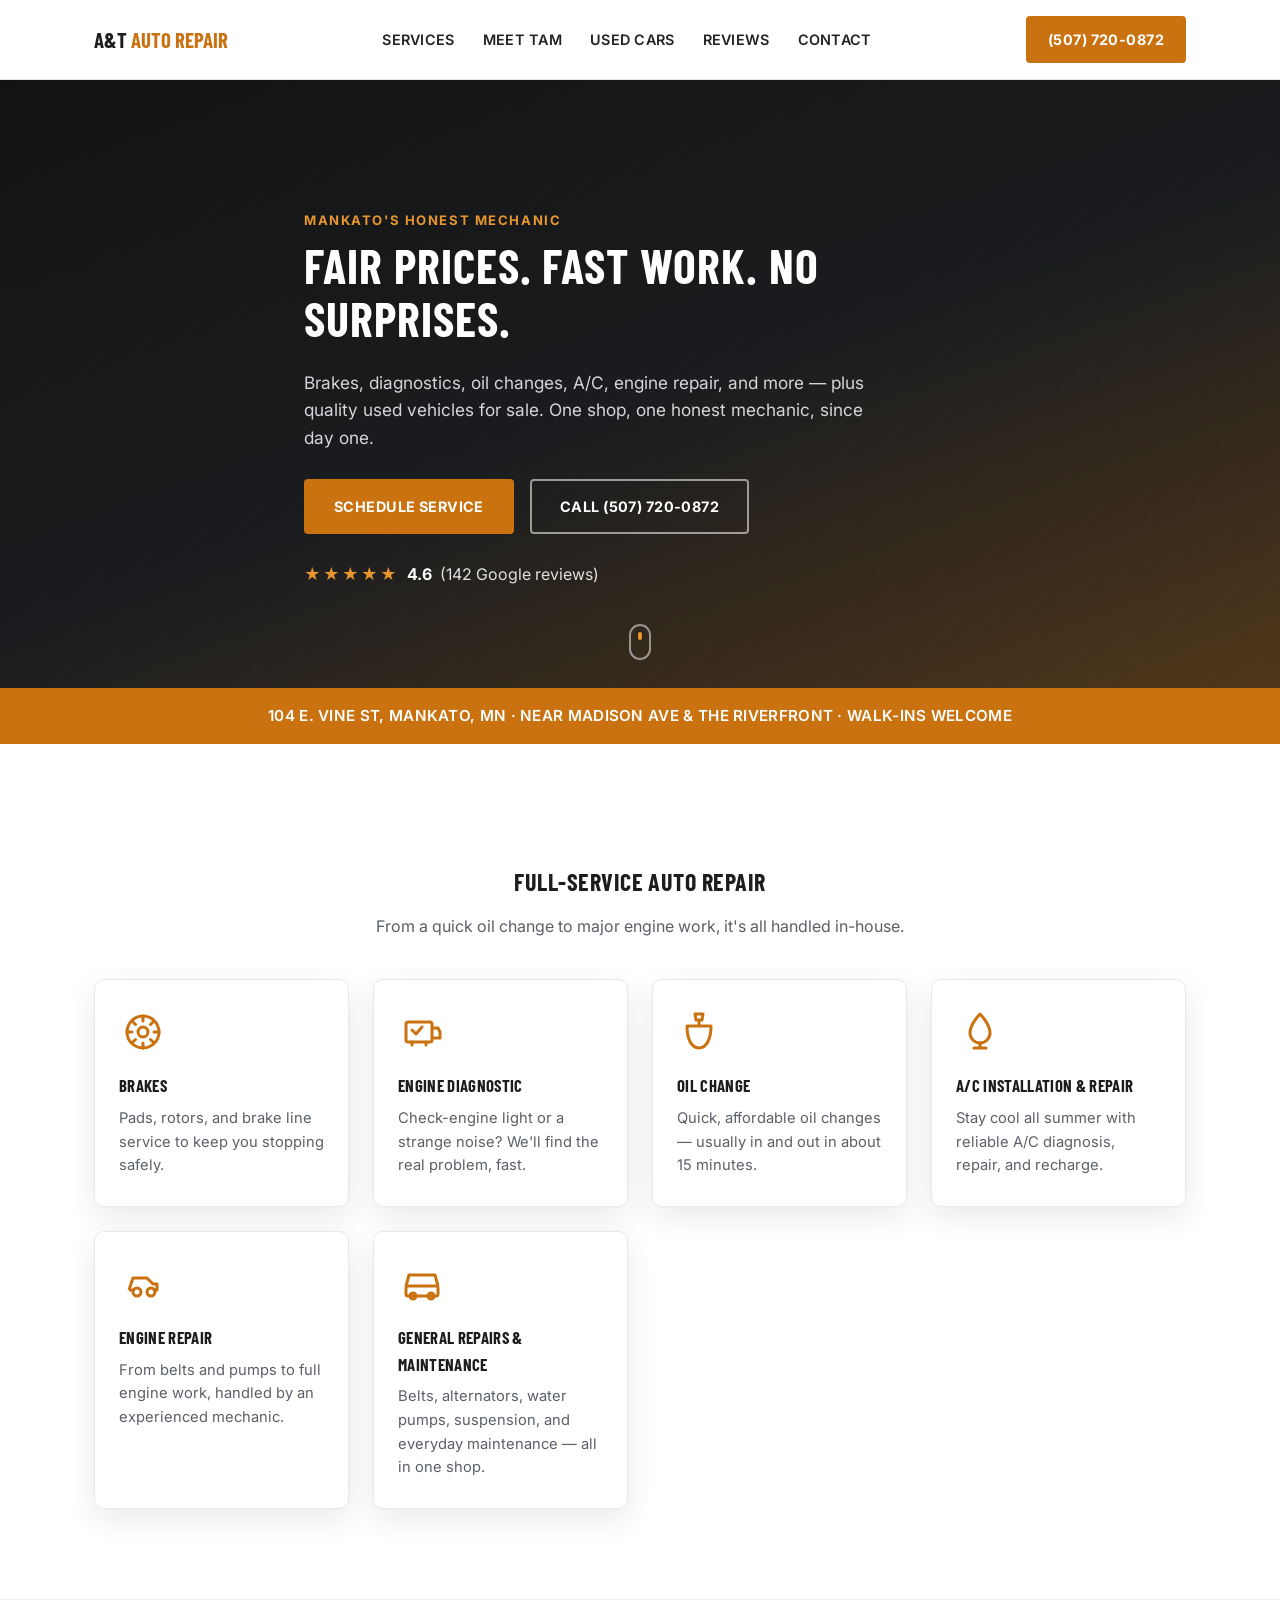
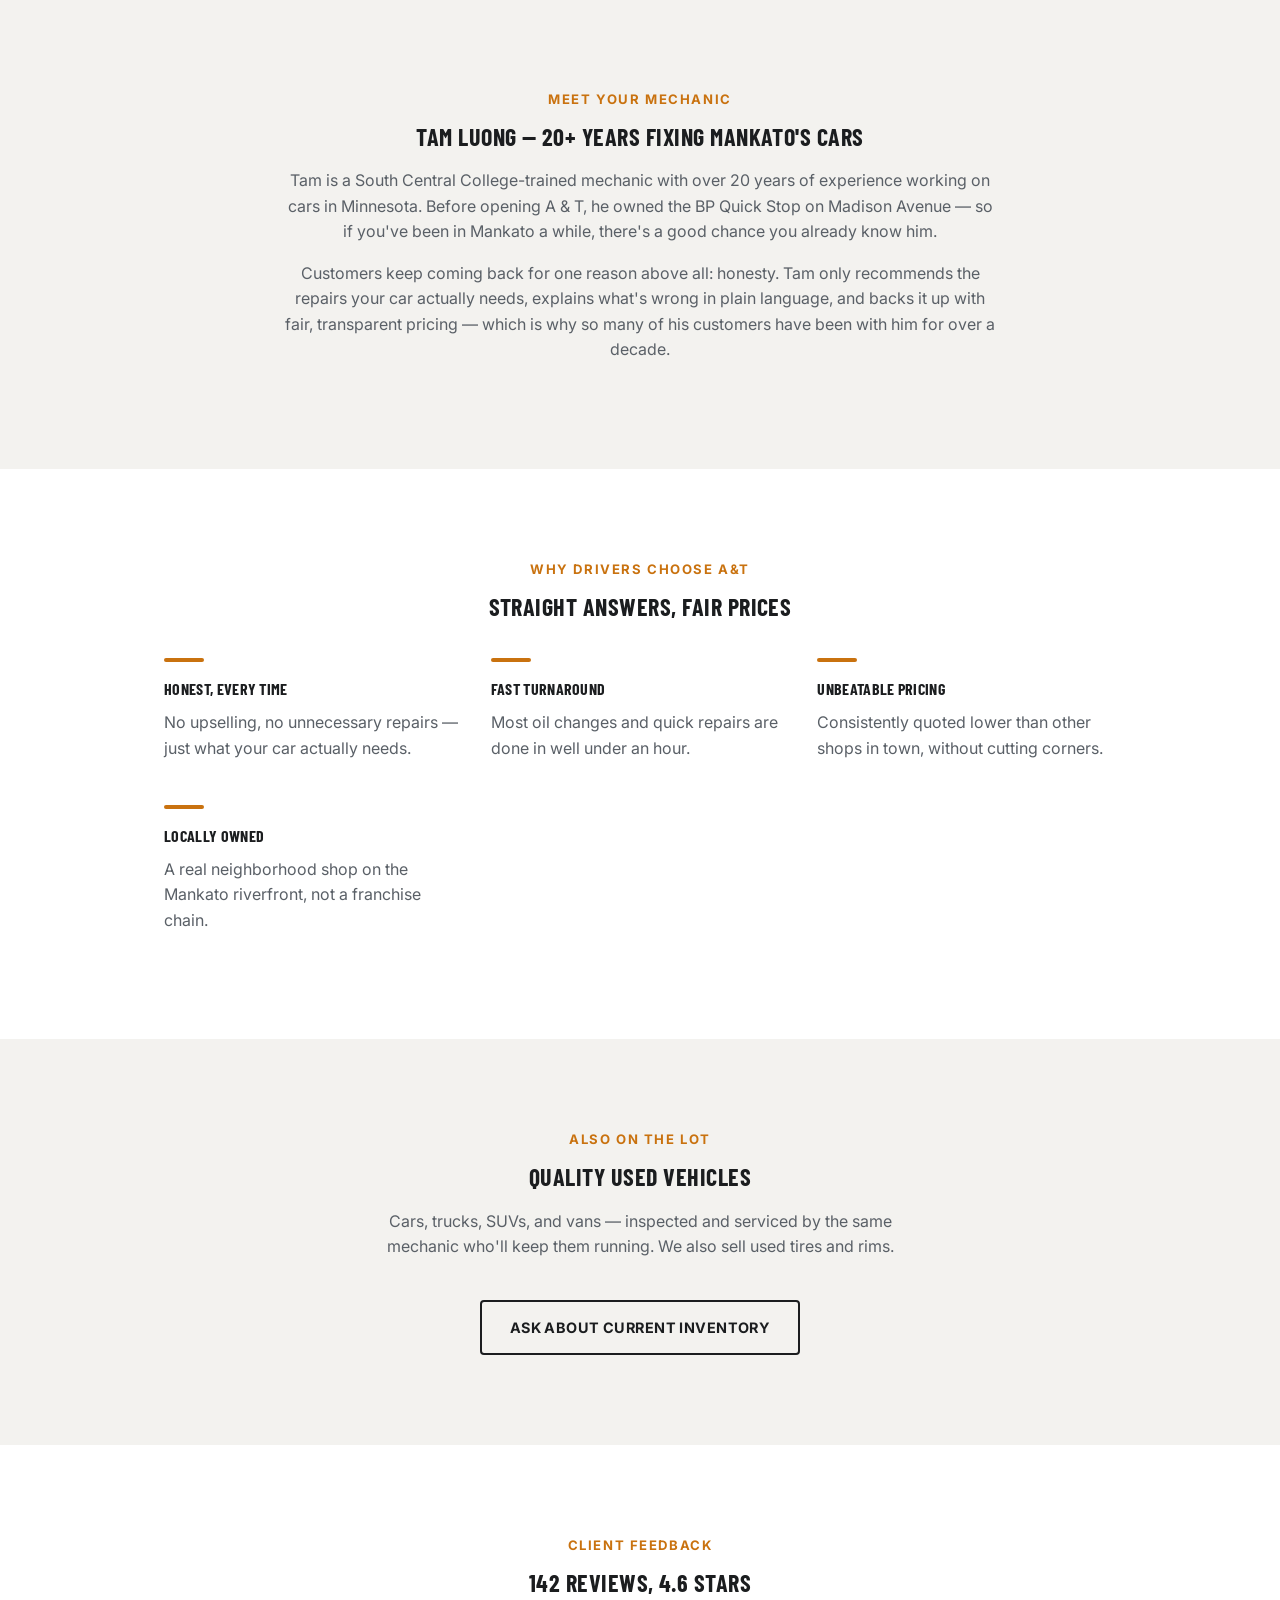
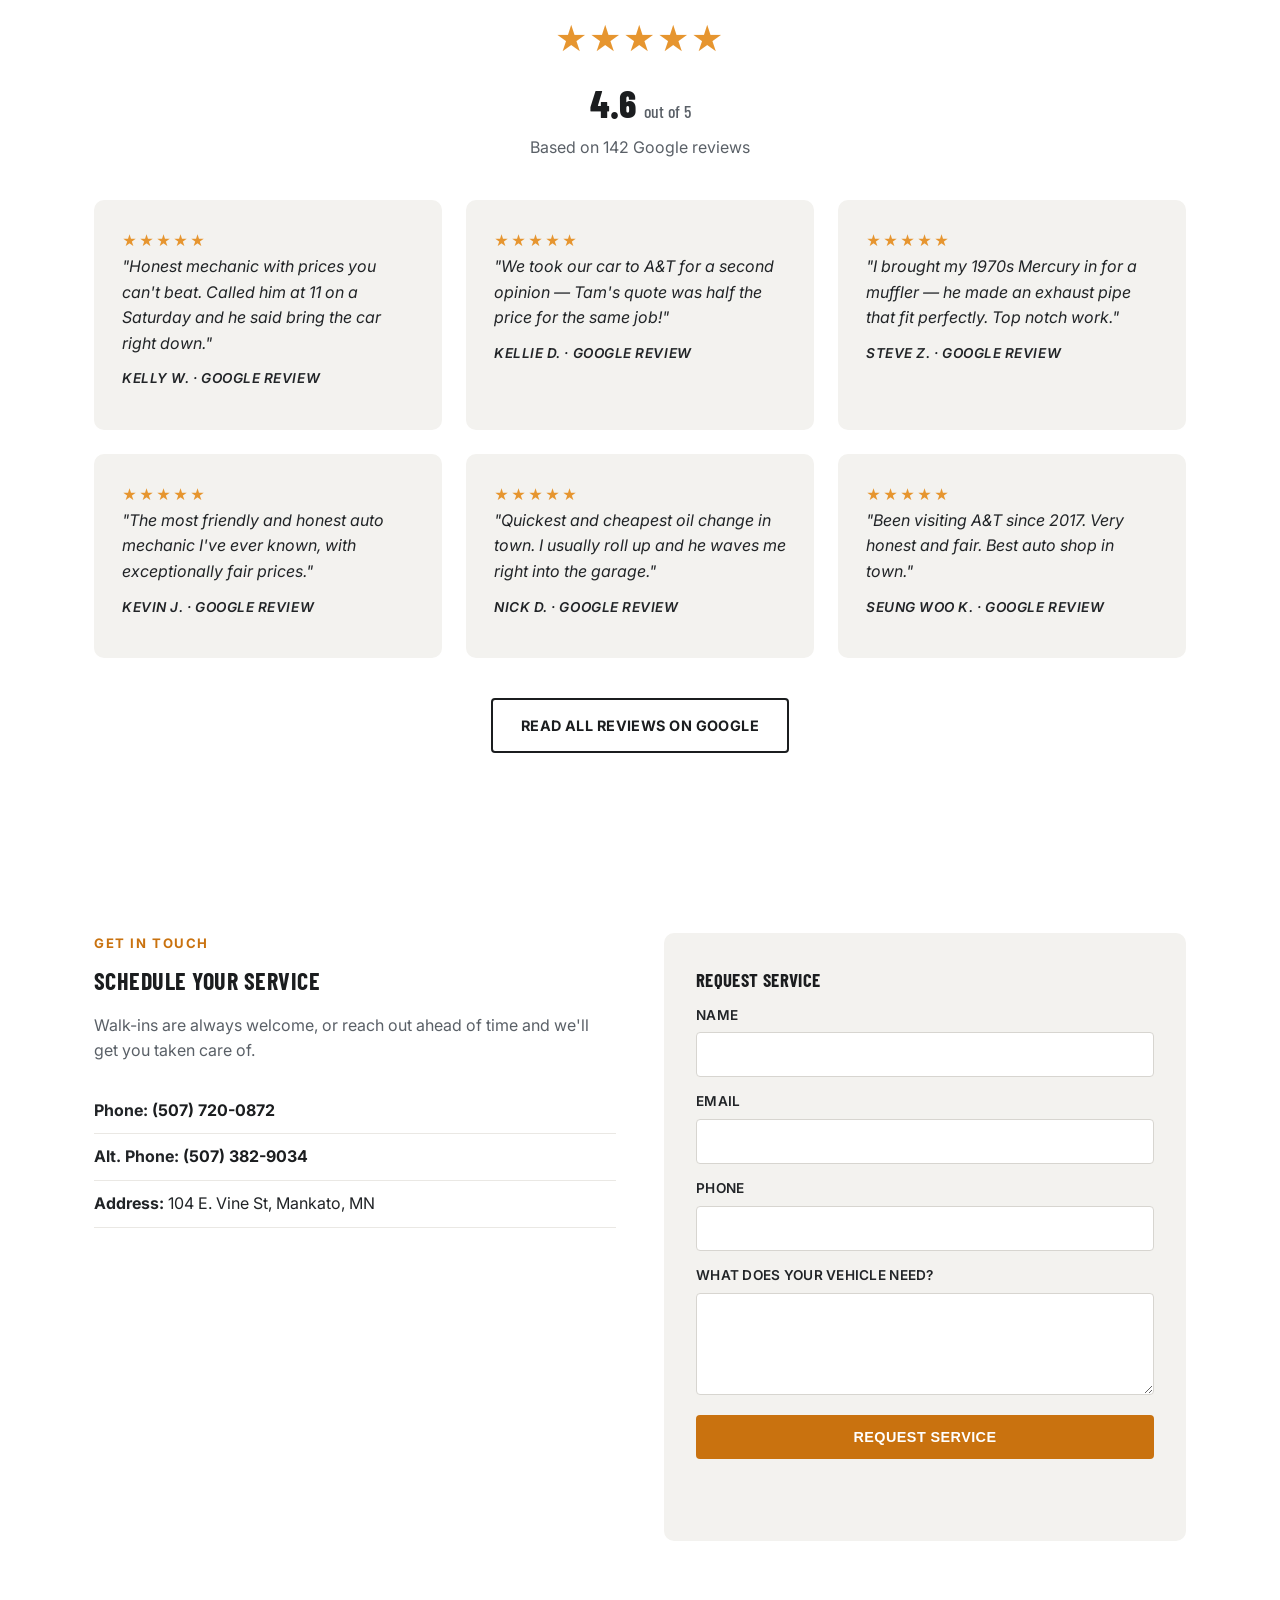
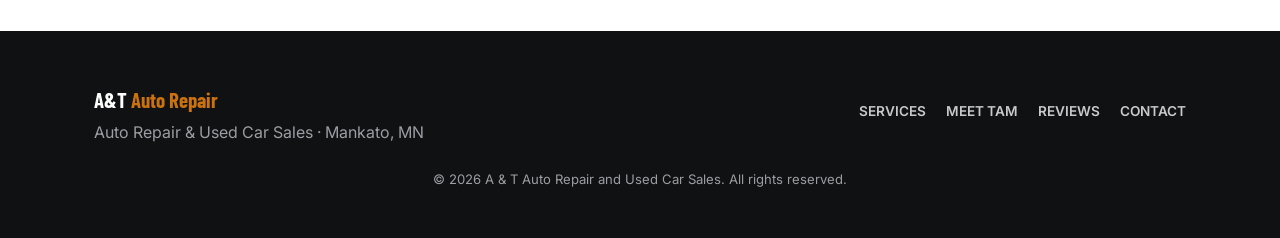
==== index.html @ 8a51e877 "Initial site for A&T Auto Repair and Used Car Sales Single-page landing site built around Tam's real" ====
<!DOCTYPE html>
<html lang="en">
<head>
<meta charset="UTF-8">
<meta name="viewport" content="width=device-width, initial-scale=1.0">
<title>A &amp; T Auto Repair &amp; Used Car Sales | Mankato, MN</title>
<meta name="description" content="A & T Auto Repair and Used Car Sales — Tam's full-service Mankato garage. Brakes, diagnostics, oil changes, A/C, engine repair, and used vehicle sales. Rated 4.6 stars from 142 reviews.">
<link rel="preconnect" href="https://fonts.googleapis.com">
<link href="https://fonts.googleapis.com/css2?family=Barlow+Condensed:wght@500;600;700;800&family=Inter:wght@400;500;600;700&display=swap" rel="stylesheet">
<link rel="stylesheet" href="style.css">
</head>
<body>

<div class="scroll-progress" id="scroll-progress"></div>

<header class="site-header">
  <div class="container header-inner">
    <a href="#top" class="logo">A&amp;T <span>Auto Repair</span></a>
    <nav class="main-nav" id="main-nav">
      <a href="#services">Services</a>
      <a href="#about">Meet Tam</a>
      <a href="#used-cars">Used Cars</a>
      <a href="#reviews">Reviews</a>
      <a href="#contact">Contact</a>
    </nav>
    <a href="tel:+15077200872" class="btn btn-primary header-cta">(507) 720-0872</a>
    <button class="nav-toggle" id="nav-toggle" aria-label="Toggle navigation">
      <span></span><span></span><span></span>
    </button>
  </div>
</header>

<section class="hero" id="top">
  <div class="hero-bg" id="hero-bg" aria-hidden="true"></div>
  <div class="container hero-inner">
    <div class="hero-text">
      <p class="eyebrow">Mankato's Honest Mechanic</p>
      <h1>Fair Prices. Fast Work. No Surprises.</h1>
      <p class="hero-sub">Brakes, diagnostics, oil changes, A/C, engine repair, and more — plus quality used vehicles for sale. One shop, one honest mechanic, since day one.</p>
      <div class="hero-actions">
        <a href="#contact" class="btn btn-primary">Schedule Service</a>
        <a href="tel:+15077200872" class="btn btn-outline">Call (507) 720-0872</a>
      </div>
      <div class="hero-rating">
        <span class="stars" aria-label="4.6 out of 5 stars">★★★★★</span>
        <strong>4.6</strong> <span>(142 Google reviews)</span>
      </div>
    </div>
  </div>
  <div class="scroll-cue" aria-hidden="true"><span></span></div>
</section>

<section class="strip reveal">
  <div class="container strip-inner">
    <p>104 E. Vine St, Mankato, MN &middot; Near Madison Ave &amp; the Riverfront &middot; Walk-ins welcome</p>
  </div>
</section>

<section class="section" id="services">
  <div class="container">
    <p class="eyebrow center reveal">What We Do</p>
    <h2 class="center reveal">Full-Service Auto Repair</h2>
    <p class="section-sub center reveal">From a quick oil change to major engine work, it's all handled in-house.</p>
    <div class="services-grid">
      <div class="service-card reveal">
        <div class="service-icon">
          <svg viewBox="0 0 48 48" fill="none" xmlns="http://www.w3.org/2000/svg"><circle cx="24" cy="24" r="16" stroke="currentColor" stroke-width="3"/><circle cx="24" cy="24" r="5" stroke="currentColor" stroke-width="3"/><path d="M24 8V13M24 35V40M8 24H13M35 24H40M13 13L16.5 16.5M31.5 31.5L35 35M35 13L31.5 16.5M16.5 31.5L13 35" stroke="currentColor" stroke-width="3" stroke-linecap="round"/></svg>
        </div>
        <h3>Brakes</h3>
        <p>Pads, rotors, and brake line service to keep you stopping safely.</p>
      </div>
      <div class="service-card reveal">
        <div class="service-icon">
          <svg viewBox="0 0 48 48" fill="none" xmlns="http://www.w3.org/2000/svg"><rect x="8" y="14" width="26" height="20" rx="2" stroke="currentColor" stroke-width="3"/><path d="M34 20H40L42 24V30H34" stroke="currentColor" stroke-width="3" stroke-linejoin="round"/><path d="M14 34V37M28 34V37" stroke="currentColor" stroke-width="3" stroke-linecap="round"/><path d="M14 22L18 26L24 19" stroke="currentColor" stroke-width="3" stroke-linecap="round" stroke-linejoin="round"/></svg>
        </div>
        <h3>Engine Diagnostic</h3>
        <p>Check-engine light or a strange noise? We'll find the real problem, fast.</p>
      </div>
      <div class="service-card reveal">
        <div class="service-icon">
          <svg viewBox="0 0 48 48" fill="none" xmlns="http://www.w3.org/2000/svg"><path d="M18 6H26L25 12H19L18 6Z" stroke="currentColor" stroke-width="3" stroke-linejoin="round"/><path d="M22 12V18" stroke="currentColor" stroke-width="3"/><path d="M10 18H34C34 30 30 40 22 40C14 40 10 30 10 18Z" stroke="currentColor" stroke-width="3" stroke-linejoin="round"/></svg>
        </div>
        <h3>Oil Change</h3>
        <p>Quick, affordable oil changes — usually in and out in about 15 minutes.</p>
      </div>
      <div class="service-card reveal">
        <div class="service-icon">
          <svg viewBox="0 0 48 48" fill="none" xmlns="http://www.w3.org/2000/svg"><path d="M24 6C24 6 14 16 14 25C14 30.5 18.5 35 24 35C29.5 35 34 30.5 34 25C34 16 24 6 24 6Z" stroke="currentColor" stroke-width="3" stroke-linejoin="round"/><path d="M18 40H30M24 35V40" stroke="currentColor" stroke-width="3" stroke-linecap="round"/></svg>
        </div>
        <h3>A/C Installation &amp; Repair</h3>
        <p>Stay cool all summer with reliable A/C diagnosis, repair, and recharge.</p>
      </div>
      <div class="service-card reveal">
        <div class="service-icon">
          <svg viewBox="0 0 48 48" fill="none" xmlns="http://www.w3.org/2000/svg"><path d="M10 30L14 18H28L34 24H38V30H34" stroke="currentColor" stroke-width="3" stroke-linejoin="round"/><path d="M10 30H14" stroke="currentColor" stroke-width="3"/><circle cx="18" cy="32" r="4" stroke="currentColor" stroke-width="3"/><circle cx="32" cy="32" r="4" stroke="currentColor" stroke-width="3"/></svg>
        </div>
        <h3>Engine Repair</h3>
        <p>From belts and pumps to full engine work, handled by an experienced mechanic.</p>
      </div>
      <div class="service-card reveal">
        <div class="service-icon">
          <svg viewBox="0 0 48 48" fill="none" xmlns="http://www.w3.org/2000/svg"><path d="M8 26L11 15H37L40 26" stroke="currentColor" stroke-width="3" stroke-linejoin="round"/><rect x="8" y="26" width="32" height="10" rx="2" stroke="currentColor" stroke-width="3"/><circle cx="15" cy="36" r="3" stroke="currentColor" stroke-width="3"/><circle cx="33" cy="36" r="3" stroke="currentColor" stroke-width="3"/></svg>
        </div>
        <h3>General Repairs &amp; Maintenance</h3>
        <p>Belts, alternators, water pumps, suspension, and everyday maintenance — all in one shop.</p>
      </div>
    </div>
  </div>
</section>

<section class="section section-alt" id="about">
  <div class="container about-inner">
    <div class="about-text reveal">
      <p class="eyebrow">Meet Your Mechanic</p>
      <h2>Tam Luong — 20+ Years Fixing Mankato's Cars</h2>
      <p>Tam is a South Central College-trained mechanic with over 20 years of experience working on cars in Minnesota. Before opening A &amp; T, he owned the BP Quick Stop on Madison Avenue — so if you've been in Mankato a while, there's a good chance you already know him.</p>
      <p>Customers keep coming back for one reason above all: honesty. Tam only recommends the repairs your car actually needs, explains what's wrong in plain language, and backs it up with fair, transparent pricing — which is why so many of his customers have been with him for over a decade.</p>
    </div>
  </div>
</section>

<section class="section" id="why">
  <div class="container why-inner">
    <p class="eyebrow center reveal">Why Drivers Choose A&amp;T</p>
    <h2 class="center reveal">Straight Answers, Fair Prices</h2>
    <div class="why-grid">
      <div class="why-item reveal">
        <h3>Honest, Every Time</h3>
        <p>No upselling, no unnecessary repairs — just what your car actually needs.</p>
      </div>
      <div class="why-item reveal">
        <h3>Fast Turnaround</h3>
        <p>Most oil changes and quick repairs are done in well under an hour.</p>
      </div>
      <div class="why-item reveal">
        <h3>Unbeatable Pricing</h3>
        <p>Consistently quoted lower than other shops in town, without cutting corners.</p>
      </div>
      <div class="why-item reveal">
        <h3>Locally Owned</h3>
        <p>A real neighborhood shop on the Mankato riverfront, not a franchise chain.</p>
      </div>
    </div>
  </div>
</section>

<section class="section section-alt" id="used-cars">
  <div class="container used-cars-inner">
    <div class="reveal">
      <p class="eyebrow center">Also On the Lot</p>
      <h2 class="center">Quality Used Vehicles</h2>
      <p class="section-sub center">Cars, trucks, SUVs, and vans — inspected and serviced by the same mechanic who'll keep them running. We also sell used tires and rims.</p>
      <div class="center">
        <a href="#contact" class="btn btn-outline">Ask About Current Inventory</a>
      </div>
    </div>
  </div>
</section>

<section class="section" id="reviews">
  <div class="container">
    <p class="eyebrow center reveal">Client Feedback</p>
    <h2 class="center reveal">142 Reviews, 4.6 Stars</h2>
    <div class="rating-block reveal">
      <span class="stars big" aria-label="4.6 out of 5 stars">★★★★★</span>
      <p class="rating-number">4.6 <span>out of 5</span></p>
      <p class="rating-count">Based on 142 Google reviews</p>
    </div>
    <div class="testimonial-grid">
      <div class="testimonial-card reveal">
        <span class="stars small" aria-label="5 out of 5 stars">★★★★★</span>
        <p>"Honest mechanic with prices you can't beat. Called him at 11 on a Saturday and he said bring the car right down."</p>
        <p class="testimonial-source">Kelly W. &middot; Google Review</p>
      </div>
      <div class="testimonial-card reveal">
        <span class="stars small" aria-label="5 out of 5 stars">★★★★★</span>
        <p>"We took our car to A&amp;T for a second opinion — Tam's quote was half the price for the same job!"</p>
        <p class="testimonial-source">Kellie D. &middot; Google Review</p>
      </div>
      <div class="testimonial-card reveal">
        <span class="stars small" aria-label="5 out of 5 stars">★★★★★</span>
        <p>"I brought my 1970s Mercury in for a muffler — he made an exhaust pipe that fit perfectly. Top notch work."</p>
        <p class="testimonial-source">Steve Z. &middot; Google Review</p>
      </div>
      <div class="testimonial-card reveal">
        <span class="stars small" aria-label="5 out of 5 stars">★★★★★</span>
        <p>"The most friendly and honest auto mechanic I've ever known, with exceptionally fair prices."</p>
        <p class="testimonial-source">Kevin J. &middot; Google Review</p>
      </div>
      <div class="testimonial-card reveal">
        <span class="stars small" aria-label="5 out of 5 stars">★★★★★</span>
        <p>"Quickest and cheapest oil change in town. I usually roll up and he waves me right into the garage."</p>
        <p class="testimonial-source">Nick D. &middot; Google Review</p>
      </div>
      <div class="testimonial-card reveal">
        <span class="stars small" aria-label="5 out of 5 stars">★★★★★</span>
        <p>"Been visiting A&amp;T since 2017. Very honest and fair. Best auto shop in town."</p>
        <p class="testimonial-source">Seung Woo K. &middot; Google Review</p>
      </div>
    </div>
    <div class="center reveal" style="margin-top: 40px;">
      <a href="https://www.google.com/search?q=A%26T+Auto+Repair+Mankato" target="_blank" rel="noopener" class="btn btn-outline">Read All Reviews on Google</a>
    </div>
  </div>
</section>

<section class="section cta-section" id="contact">
  <div class="container contact-inner">
    <div class="contact-text reveal">
      <p class="eyebrow">Get In Touch</p>
      <h2>Schedule Your Service</h2>
      <p>Walk-ins are always welcome, or reach out ahead of time and we'll get you taken care of.</p>
      <ul class="contact-list">
        <li><strong>Phone:</strong> <a href="tel:+15077200872">(507) 720-0872</a></li>
        <li><strong>Alt. Phone:</strong> <a href="tel:+15073829034">(507) 382-9034</a></li>
        <li><strong>Address:</strong> 104 E. Vine St, Mankato, MN</li>
      </ul>
    </div>
    <form class="contact-form reveal" id="contact-form">
      <h3>Request Service</h3>
      <label>Name<input type="text" name="name" required></label>
      <label>Email<input type="email" name="email" required></label>
      <label>Phone<input type="tel" name="phone"></label>
      <label>What does your vehicle need?<textarea name="message" rows="4" required></textarea></label>
      <button type="submit" class="btn btn-primary btn-block">Request Service</button>
      <p class="form-note" id="form-note"></p>
    </form>
  </div>
</section>

<footer class="site-footer">
  <div class="container footer-inner">
    <div>
      <p class="logo">A&amp;T <span>Auto Repair</span></p>
      <p>Auto Repair &amp; Used Car Sales &middot; Mankato, MN</p>
    </div>
    <div class="footer-links">
      <a href="#services">Services</a>
      <a href="#about">Meet Tam</a>
      <a href="#reviews">Reviews</a>
      <a href="#contact">Contact</a>
    </div>
    <p class="footer-copy">&copy; <span id="year"></span> A &amp; T Auto Repair and Used Car Sales. All rights reserved.</p>
  </div>
</footer>

<script src="script.js"></script>
</body>
</html>
---- style.css ----
:root {
  --charcoal: #1b1d1f;
  --charcoal-dark: #101112;
  --amber: #c9720f;
  --amber-light: #e6952f;
  --gray-bg: #f3f2ef;
  --text: #212427;
  --text-light: #5a6067;
  --white: #ffffff;
  --radius: 10px;
  --shadow: 0 10px 30px rgba(16, 17, 18, 0.09);
}

* { box-sizing: border-box; }

html { scroll-behavior: smooth; }

body {
  margin: 0;
  font-family: 'Inter', system-ui, sans-serif;
  color: var(--text);
  line-height: 1.6;
  background: var(--white);
  overflow-x: hidden;
  animation: page-fade-in 0.35s ease;
}

@keyframes page-fade-in {
  from { opacity: 0; }
  to { opacity: 1; }
}

h1, h2, h3 {
  font-family: 'Barlow Condensed', sans-serif;
  text-transform: uppercase;
  letter-spacing: 0.02em;
  margin: 0 0 0.5em;
  color: var(--charcoal);
}

p { margin: 0 0 1em; color: var(--text-light); }

a { text-decoration: none; color: inherit; }

.container {
  max-width: 1140px;
  margin: 0 auto;
  padding: 0 24px;
}

.center { text-align: center; }

.eyebrow {
  color: var(--amber);
  font-weight: 700;
  letter-spacing: 0.12em;
  text-transform: uppercase;
  font-size: 0.82rem;
  margin-bottom: 0.6em;
}
.eyebrow.center { text-align: center; }

.section { padding: 90px 0; }
.section-alt { background: var(--gray-bg); }
.section-sub { max-width: 560px; margin: 0 auto 2.5em; }

/* Scroll progress bar */
.scroll-progress {
  position: fixed;
  top: 0;
  left: 0;
  height: 3px;
  width: 0%;
  background: var(--amber);
  z-index: 200;
  transition: width 0.1s linear;
}

/* Scroll reveal */
.reveal {
  opacity: 0;
  transform: translateY(28px);
  transition: opacity 0.7s ease, transform 0.7s ease;
}
.reveal.is-visible {
  opacity: 1;
  transform: translateY(0);
}

/* Buttons */
.btn {
  display: inline-block;
  padding: 14px 28px;
  border-radius: 4px;
  font-weight: 700;
  font-size: 0.9rem;
  letter-spacing: 0.03em;
  text-transform: uppercase;
  transition: all 0.2s ease;
  cursor: pointer;
  border: 2px solid transparent;
}
.btn-primary {
  background: var(--amber);
  color: var(--white);
}
.btn-primary:hover { background: var(--amber-light); transform: translateY(-2px); }
.btn-outline {
  border-color: var(--charcoal);
  color: var(--charcoal);
  background: transparent;
}
.btn-outline:hover { background: var(--charcoal); color: var(--white); }
.btn-block { display: block; width: 100%; text-align: center; border: none; }

/* Header */
.site-header {
  position: sticky;
  top: 0;
  z-index: 100;
  background: rgba(255, 255, 255, 0.94);
  backdrop-filter: blur(8px);
  border-bottom: 1px solid #e7e5e1;
}
.header-inner {
  display: flex;
  align-items: center;
  justify-content: space-between;
  gap: 24px;
  padding: 16px 24px;
}
.logo {
  font-family: 'Barlow Condensed', sans-serif;
  text-transform: uppercase;
  font-weight: 700;
  font-size: 1.3rem;
  color: var(--charcoal);
  white-space: nowrap;
}
.logo span { color: var(--amber); }

.main-nav {
  display: flex;
  gap: 28px;
  flex: 1;
  justify-content: center;
}
.main-nav a {
  font-weight: 600;
  color: var(--text);
  font-size: 0.9rem;
  text-transform: uppercase;
  letter-spacing: 0.02em;
}
.main-nav a:hover { color: var(--amber); }

.header-cta { white-space: nowrap; padding: 10px 20px; }

.nav-toggle {
  display: none;
  flex-direction: column;
  gap: 5px;
  background: none;
  border: none;
  cursor: pointer;
  padding: 8px;
}
.nav-toggle span {
  width: 24px;
  height: 2px;
  background: var(--charcoal);
  display: block;
}

/* Hero */
.hero {
  position: relative;
  padding: 130px 0 100px;
  color: var(--white);
  overflow: hidden;
  background: var(--charcoal);
}
.hero-bg {
  position: absolute;
  inset: -10% 0 0 0;
  background:
    linear-gradient(160deg, rgba(16,17,18,0.94) 0%, rgba(27,29,31,0.9) 55%, rgba(201,114,15,0.5) 130%),
    repeating-linear-gradient(135deg, rgba(255,255,255,0.035) 0px, rgba(255,255,255,0.035) 2px, transparent 2px, transparent 22px);
  will-change: transform;
}
.hero-inner { position: relative; z-index: 1; max-width: 720px; }
.hero-text h1 {
  color: var(--white);
  font-size: 3rem;
  font-weight: 700;
  line-height: 1.1;
}
.hero-text .eyebrow { color: var(--amber-light); }
.hero-sub { color: #d4d6d9; font-size: 1.08rem; max-width: 560px; }
.hero-actions { display: flex; gap: 16px; margin: 28px 0; flex-wrap: wrap; }
.hero .btn-outline { border-color: rgba(255,255,255,0.55); color: var(--white); }
.hero .btn-outline:hover { background: var(--white); color: var(--charcoal); border-color: var(--white); }
.hero-rating { display: flex; align-items: center; gap: 8px; color: #dfe1e4; }
.hero-rating strong { color: var(--white); }
.stars { color: var(--amber-light); letter-spacing: 2px; }
.stars.big { font-size: 2rem; }
.stars.small { font-size: 0.9rem; }

.scroll-cue {
  position: absolute;
  bottom: 28px;
  left: 50%;
  transform: translateX(-50%);
  z-index: 1;
}
.scroll-cue span {
  display: block;
  width: 22px;
  height: 36px;
  border: 2px solid rgba(255,255,255,0.5);
  border-radius: 20px;
  position: relative;
}
.scroll-cue span::before {
  content: '';
  position: absolute;
  top: 6px;
  left: 50%;
  transform: translateX(-50%);
  width: 4px;
  height: 8px;
  background: var(--amber-light);
  border-radius: 2px;
  animation: scrollCue 1.6s ease infinite;
}
@keyframes scrollCue {
  0% { opacity: 1; top: 6px; }
  70% { opacity: 0; top: 18px; }
  100% { opacity: 0; top: 18px; }
}

/* Strip */
.strip { background: var(--amber); padding: 16px 0; }
.strip-inner p { margin: 0; color: var(--white); font-weight: 600; text-align: center; font-size: 0.95rem; text-transform: uppercase; letter-spacing: 0.02em; }

/* Services */
.services-grid {
  display: grid;
  grid-template-columns: repeat(auto-fit, minmax(220px, 1fr));
  gap: 24px;
}
.service-card {
  background: var(--white);
  border: 1px solid #eae8e4;
  border-radius: var(--radius);
  padding: 28px 24px;
  box-shadow: var(--shadow);
  transition: transform 0.25s ease;
}
.service-card:hover { transform: translateY(-6px); }
.service-icon {
  width: 48px;
  height: 48px;
  color: var(--amber);
  margin-bottom: 16px;
}
.service-icon svg { width: 100%; height: 100%; }
.service-card h3 { font-size: 1.05rem; margin-bottom: 8px; }
.service-card p { margin: 0; font-size: 0.92rem; }

/* About / Meet Tam */
.about-inner { max-width: 760px; margin: 0 auto; text-align: center; }

/* Why */
.why-inner { max-width: 1000px; margin: 0 auto; }
.why-grid {
  display: grid;
  grid-template-columns: repeat(auto-fit, minmax(220px, 1fr));
  gap: 28px;
  margin-top: 32px;
}
.why-item h3 { font-size: 1rem; color: var(--charcoal); }
.why-item::before {
  content: '';
  display: block;
  width: 40px;
  height: 4px;
  background: var(--amber);
  border-radius: 2px;
  margin-bottom: 14px;
}

/* Used cars */
.used-cars-inner { max-width: 700px; margin: 0 auto; }

/* Reviews */
.rating-block { max-width: 420px; margin: 0 auto 40px; text-align: center; }
.rating-number { font-size: 2.4rem; font-weight: 800; color: var(--charcoal); margin: 8px 0 0; font-family: 'Barlow Condensed', sans-serif; }
.rating-number span { font-size: 1.1rem; font-weight: 500; color: var(--text-light); text-transform: none; }
.rating-count { margin-bottom: 0; }

.testimonial-grid {
  display: grid;
  grid-template-columns: repeat(auto-fit, minmax(260px, 1fr));
  gap: 24px;
}
.testimonial-card {
  background: var(--gray-bg);
  border-radius: var(--radius);
  padding: 28px;
}
.testimonial-card p { color: var(--text); font-style: italic; margin-bottom: 12px; }
.testimonial-source { color: var(--text-light); font-style: normal; font-size: 0.85rem; font-weight: 600; text-transform: uppercase; letter-spacing: 0.04em; margin: 0; }

/* Contact */
.contact-inner {
  display: grid;
  grid-template-columns: 1fr 1fr;
  gap: 48px;
  align-items: start;
}
.contact-list { list-style: none; padding: 0; margin: 24px 0 0; }
.contact-list li { padding: 10px 0; border-bottom: 1px solid #eae8e4; }
.contact-list a { color: var(--charcoal); font-weight: 700; }
.contact-list a:hover { color: var(--amber); }

.contact-form {
  background: var(--gray-bg);
  border-radius: var(--radius);
  padding: 32px;
}
.contact-form label {
  display: block;
  font-weight: 600;
  font-size: 0.85rem;
  text-transform: uppercase;
  letter-spacing: 0.02em;
  margin-bottom: 14px;
  color: var(--text);
}
.contact-form input,
.contact-form textarea {
  width: 100%;
  margin-top: 6px;
  padding: 12px 14px;
  border-radius: 4px;
  border: 1px solid #d7d5d0;
  font-family: inherit;
  font-size: 0.95rem;
  resize: vertical;
  text-transform: none;
}
.contact-form input:focus,
.contact-form textarea:focus {
  outline: none;
  border-color: var(--amber);
}
.form-note { margin-top: 14px; font-weight: 600; color: var(--charcoal); min-height: 1.2em; }

/* Footer */
.site-footer { background: var(--charcoal-dark); color: #c7c9cc; padding: 48px 0; }
.footer-inner {
  display: flex;
  flex-wrap: wrap;
  justify-content: space-between;
  align-items: center;
  gap: 20px;
}
.footer-inner .logo { color: var(--white); }
.footer-inner p { color: #9a9ea3; margin: 4px 0 0; text-transform: none; }
.footer-links { display: flex; gap: 20px; }
.footer-links a { text-transform: uppercase; font-size: 0.85rem; font-weight: 600; }
.footer-links a:hover { color: var(--amber-light); }
.footer-copy { width: 100%; text-align: center; font-size: 0.82rem; margin-top: 16px; color: #6d7075; }

/* Responsive */
@media (max-width: 900px) {
  .hero-inner { grid-template-columns: 1fr; }
  .contact-inner { grid-template-columns: 1fr; }
  .main-nav {
    position: absolute;
    top: 100%;
    left: 0;
    right: 0;
    background: var(--white);
    flex-direction: column;
    padding: 16px 24px;
    display: none;
    box-shadow: var(--shadow);
  }
  .main-nav.open { display: flex; }
  .header-cta { display: none; }
  .nav-toggle { display: flex; }
}

@media (max-width: 560px) {
  .hero-text h1 { font-size: 2.1rem; }
  .hero { padding: 100px 0 80px; }
  .section { padding: 60px 0; }
}

@media (prefers-reduced-motion: reduce) {
  .reveal { opacity: 1; transform: none; transition: none; }
  .hero-bg { transform: none !important; }
  .scroll-cue span::before { animation: none; }
}
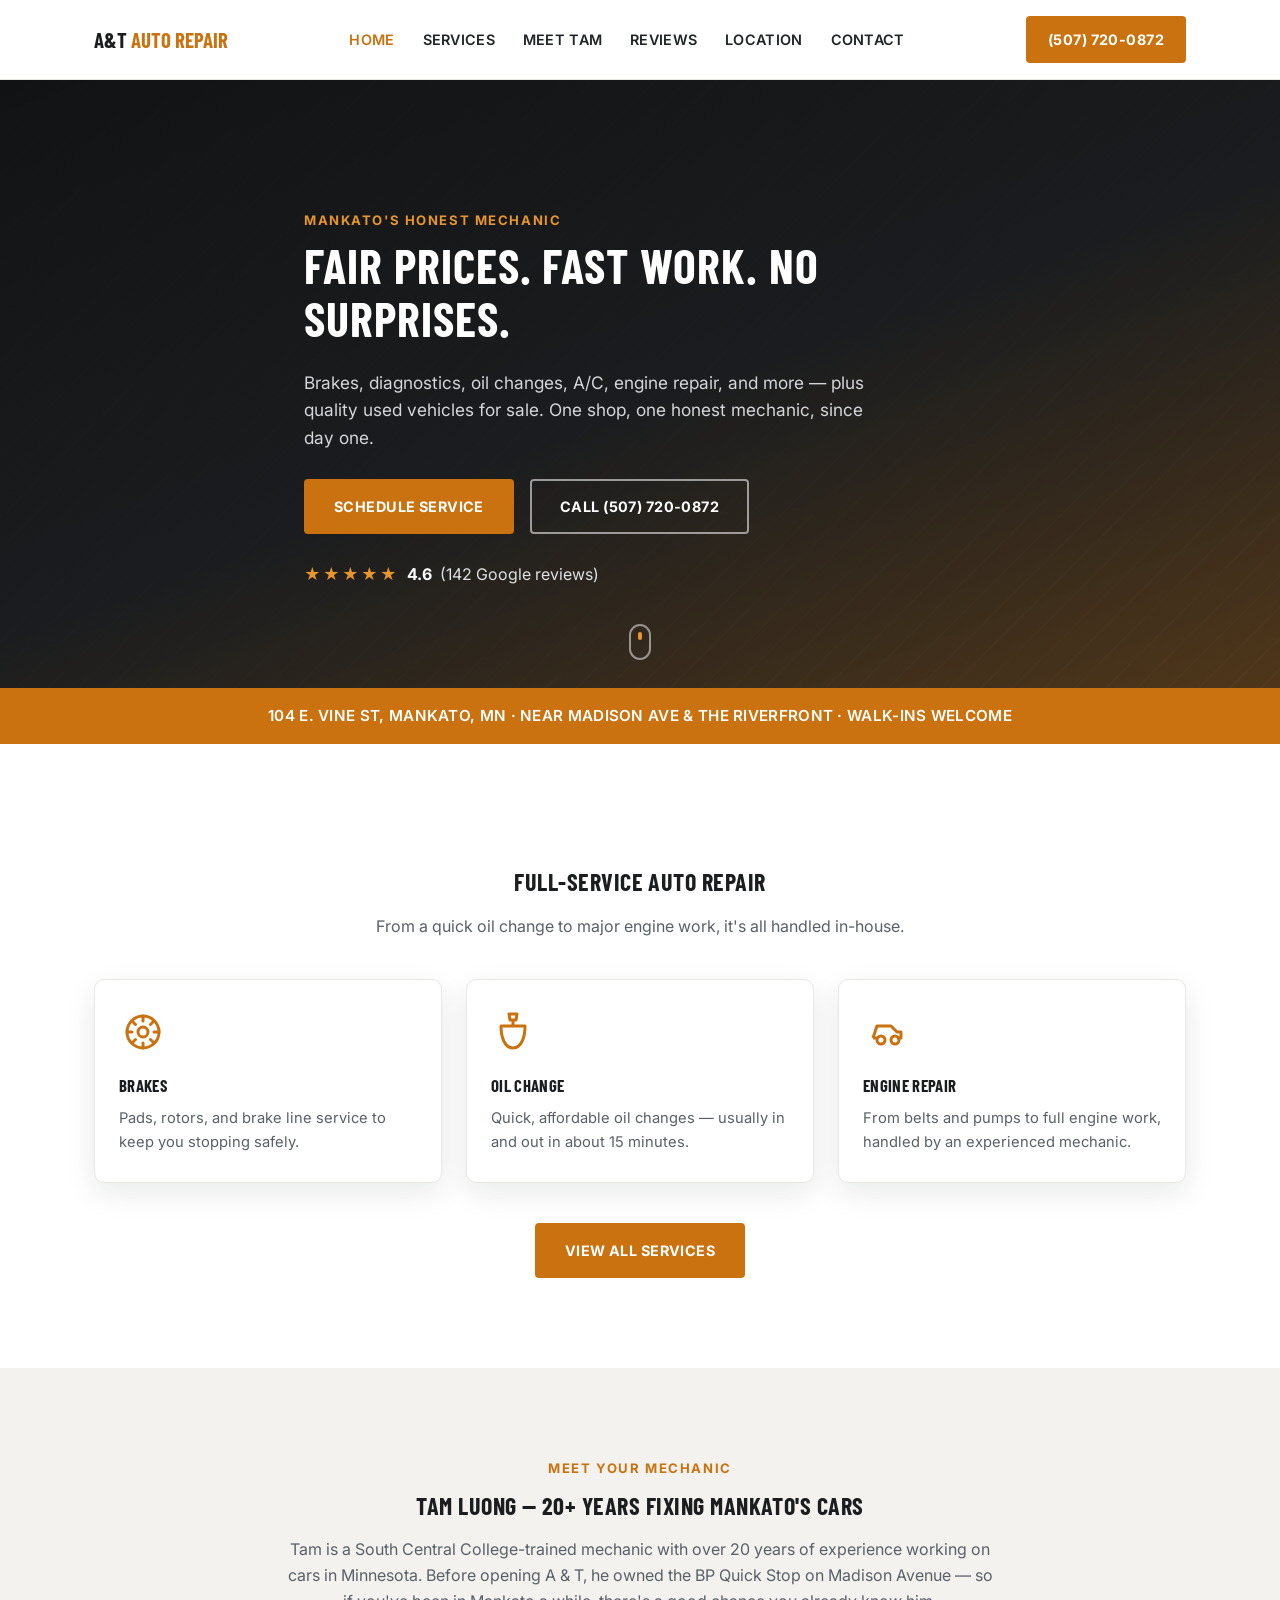
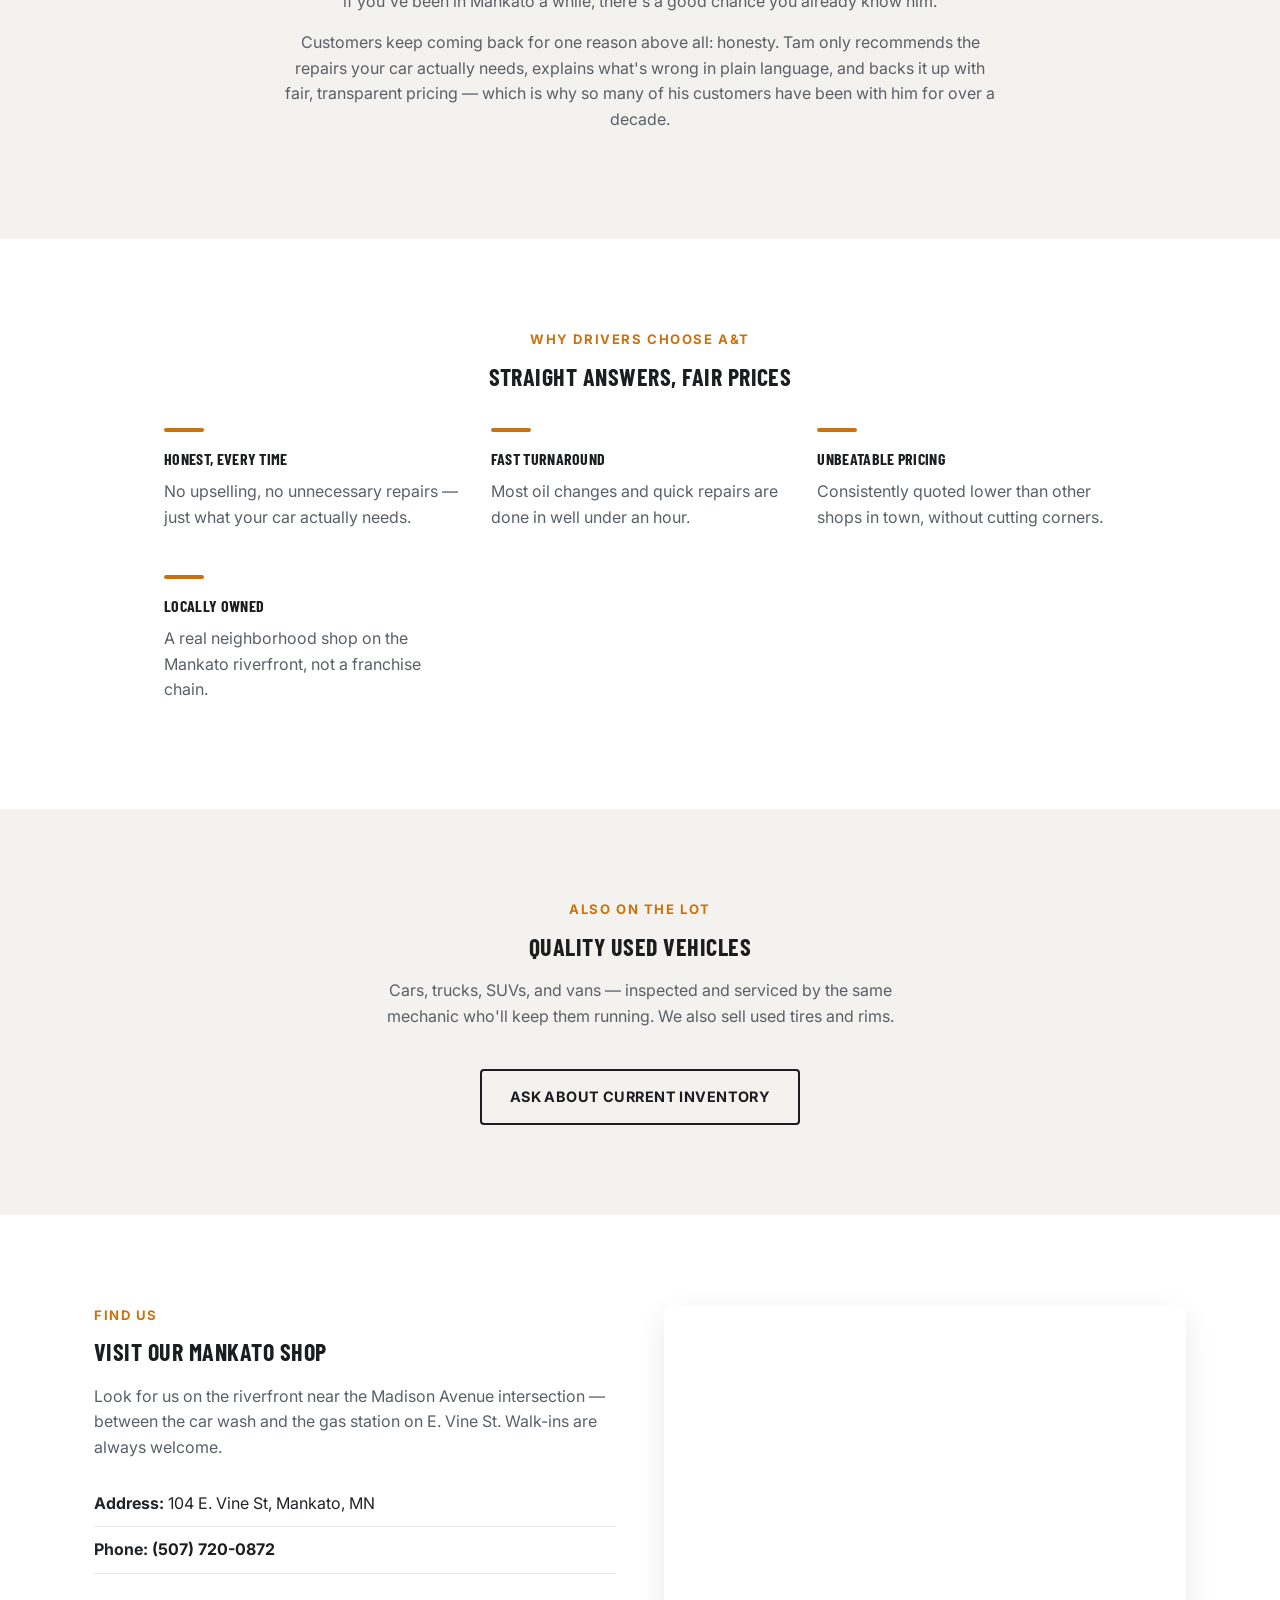
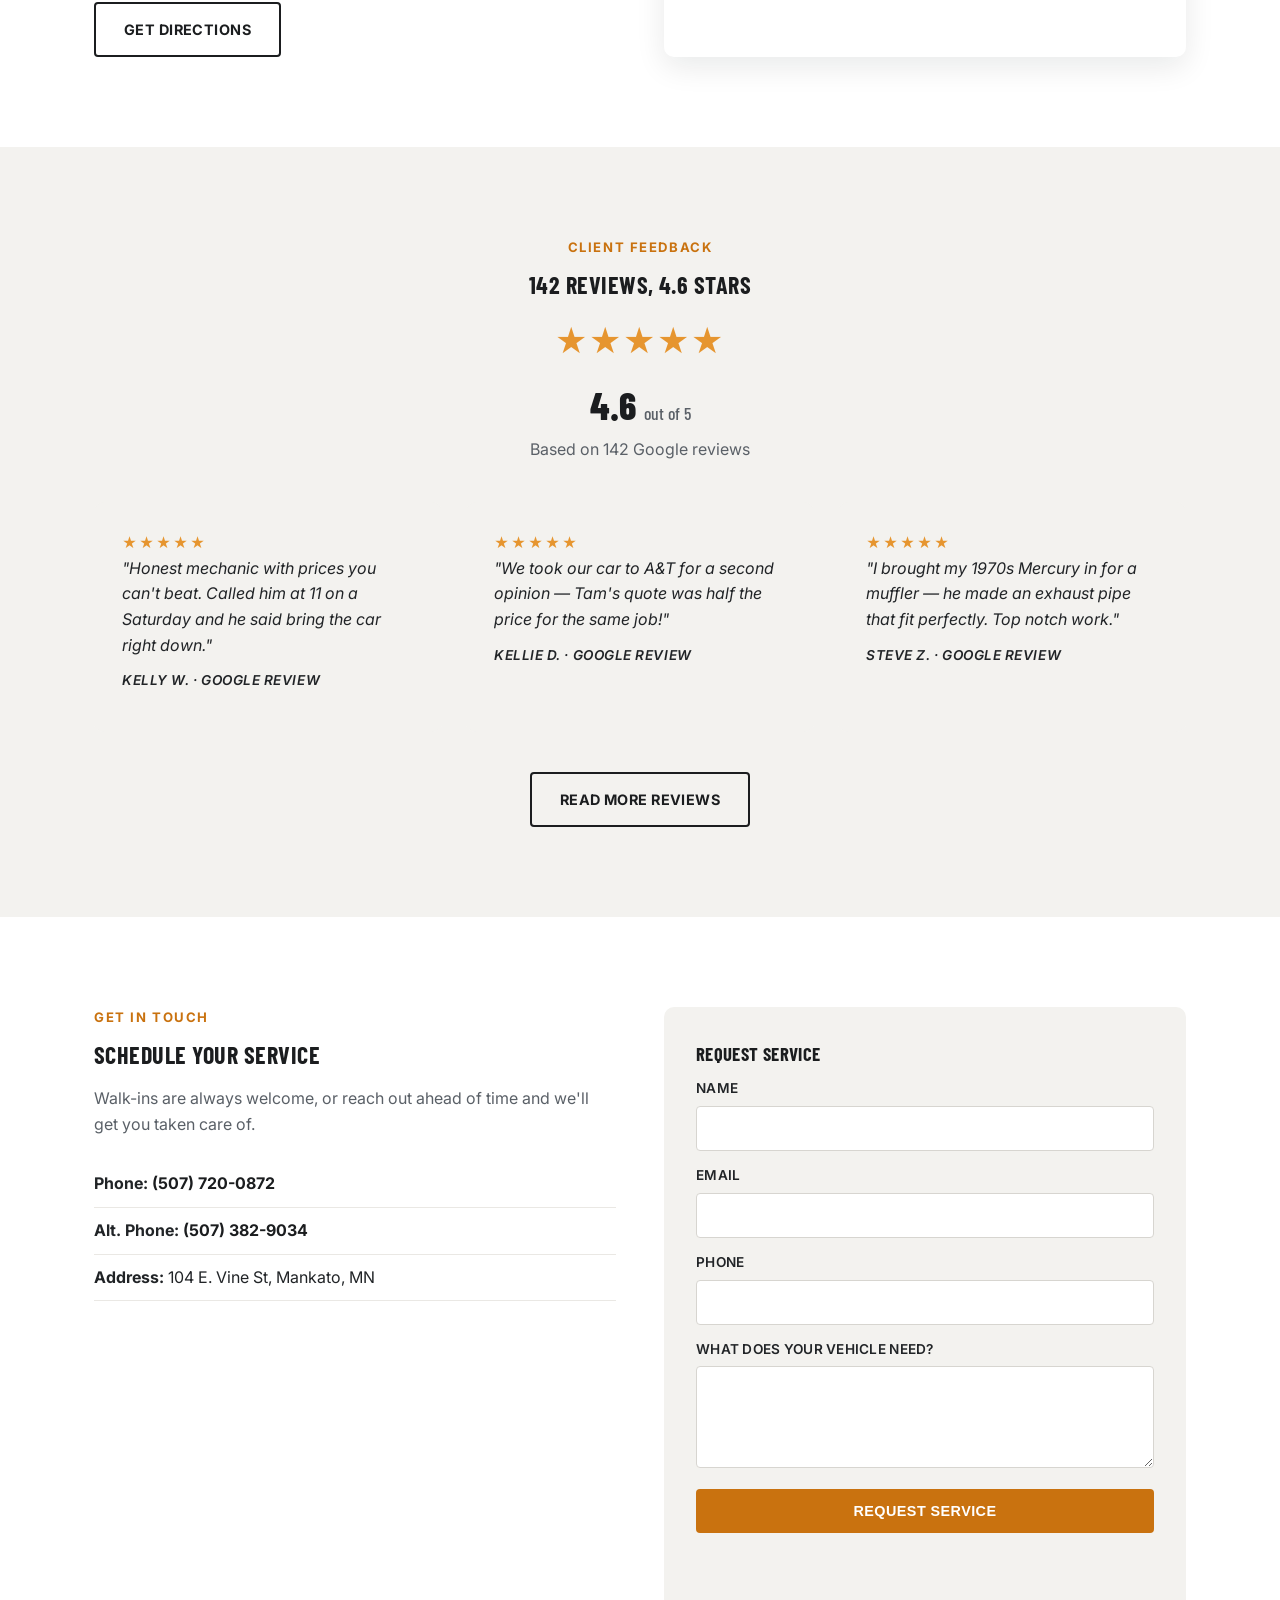
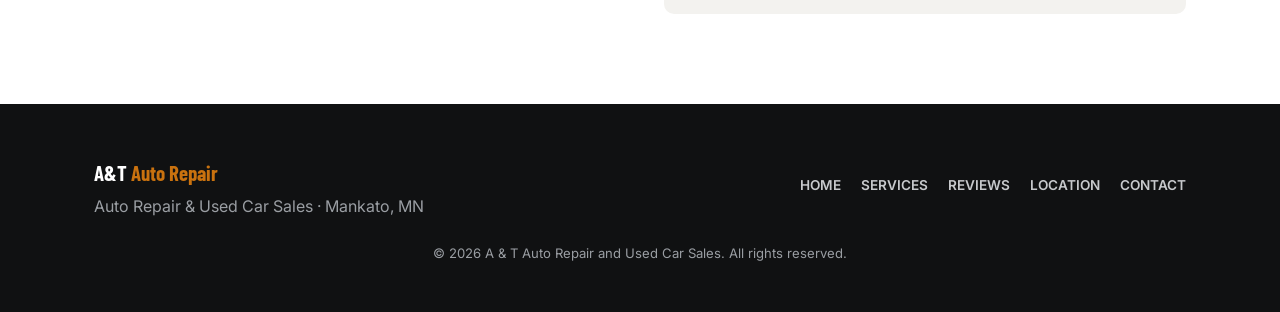
==== commit a2c0e628: "Add location section and dedicated Services/Reviews pages Add a homepage location section with an em" ====
--- a/index.html
+++ b/index.html
@@ -15,13 +15,14 @@
 
 <header class="site-header">
   <div class="container header-inner">
-    <a href="#top" class="logo">A&amp;T <span>Auto Repair</span></a>
+    <a href="index.html" class="logo">A&amp;T <span>Auto Repair</span></a>
     <nav class="main-nav" id="main-nav">
-      <a href="#services">Services</a>
-      <a href="#about">Meet Tam</a>
-      <a href="#used-cars">Used Cars</a>
-      <a href="#reviews">Reviews</a>
-      <a href="#contact">Contact</a>
+      <a href="index.html" class="active">Home</a>
+      <a href="services.html">Services</a>
+      <a href="index.html#about">Meet Tam</a>
+      <a href="reviews.html">Reviews</a>
+      <a href="index.html#location">Location</a>
+      <a href="index.html#contact">Contact</a>
     </nav>
     <a href="tel:+15077200872" class="btn btn-primary header-cta">(507) 720-0872</a>
     <button class="nav-toggle" id="nav-toggle" aria-label="Toggle navigation">
@@ -71,24 +72,10 @@
       </div>
       <div class="service-card reveal">
         <div class="service-icon">
-          <svg viewBox="0 0 48 48" fill="none" xmlns="http://www.w3.org/2000/svg"><rect x="8" y="14" width="26" height="20" rx="2" stroke="currentColor" stroke-width="3"/><path d="M34 20H40L42 24V30H34" stroke="currentColor" stroke-width="3" stroke-linejoin="round"/><path d="M14 34V37M28 34V37" stroke="currentColor" stroke-width="3" stroke-linecap="round"/><path d="M14 22L18 26L24 19" stroke="currentColor" stroke-width="3" stroke-linecap="round" stroke-linejoin="round"/></svg>
-        </div>
-        <h3>Engine Diagnostic</h3>
-        <p>Check-engine light or a strange noise? We'll find the real problem, fast.</p>
-      </div>
-      <div class="service-card reveal">
-        <div class="service-icon">
           <svg viewBox="0 0 48 48" fill="none" xmlns="http://www.w3.org/2000/svg"><path d="M18 6H26L25 12H19L18 6Z" stroke="currentColor" stroke-width="3" stroke-linejoin="round"/><path d="M22 12V18" stroke="currentColor" stroke-width="3"/><path d="M10 18H34C34 30 30 40 22 40C14 40 10 30 10 18Z" stroke="currentColor" stroke-width="3" stroke-linejoin="round"/></svg>
         </div>
         <h3>Oil Change</h3>
         <p>Quick, affordable oil changes — usually in and out in about 15 minutes.</p>
-      </div>
-      <div class="service-card reveal">
-        <div class="service-icon">
-          <svg viewBox="0 0 48 48" fill="none" xmlns="http://www.w3.org/2000/svg"><path d="M24 6C24 6 14 16 14 25C14 30.5 18.5 35 24 35C29.5 35 34 30.5 34 25C34 16 24 6 24 6Z" stroke="currentColor" stroke-width="3" stroke-linejoin="round"/><path d="M18 40H30M24 35V40" stroke="currentColor" stroke-width="3" stroke-linecap="round"/></svg>
-        </div>
-        <h3>A/C Installation &amp; Repair</h3>
-        <p>Stay cool all summer with reliable A/C diagnosis, repair, and recharge.</p>
       </div>
       <div class="service-card reveal">
         <div class="service-icon">
@@ -97,13 +84,9 @@
         <h3>Engine Repair</h3>
         <p>From belts and pumps to full engine work, handled by an experienced mechanic.</p>
       </div>
-      <div class="service-card reveal">
-        <div class="service-icon">
-          <svg viewBox="0 0 48 48" fill="none" xmlns="http://www.w3.org/2000/svg"><path d="M8 26L11 15H37L40 26" stroke="currentColor" stroke-width="3" stroke-linejoin="round"/><rect x="8" y="26" width="32" height="10" rx="2" stroke="currentColor" stroke-width="3"/><circle cx="15" cy="36" r="3" stroke="currentColor" stroke-width="3"/><circle cx="33" cy="36" r="3" stroke="currentColor" stroke-width="3"/></svg>
-        </div>
-        <h3>General Repairs &amp; Maintenance</h3>
-        <p>Belts, alternators, water pumps, suspension, and everyday maintenance — all in one shop.</p>
-      </div>
+    </div>
+    <div class="center reveal" style="margin-top: 40px;">
+      <a href="services.html" class="btn btn-primary">View All Services</a>
     </div>
   </div>
 </section>
@@ -157,7 +140,30 @@
   </div>
 </section>
 
-<section class="section" id="reviews">
+<section class="section" id="location">
+  <div class="container location-inner">
+    <div class="location-text reveal">
+      <p class="eyebrow">Find Us</p>
+      <h2>Visit Our Mankato Shop</h2>
+      <p>Look for us on the riverfront near the Madison Avenue intersection — between the car wash and the gas station on E. Vine St. Walk-ins are always welcome.</p>
+      <ul class="contact-list">
+        <li><strong>Address:</strong> 104 E. Vine St, Mankato, MN</li>
+        <li><strong>Phone:</strong> <a href="tel:+15077200872">(507) 720-0872</a></li>
+      </ul>
+      <a href="https://www.google.com/maps/dir/?api=1&destination=104+E+Vine+St+Mankato+MN" target="_blank" rel="noopener" class="btn btn-outline">Get Directions</a>
+    </div>
+    <div class="map-frame reveal">
+      <iframe
+        src="https://www.google.com/maps?q=104+E+Vine+St+Mankato+MN&output=embed"
+        width="100%" height="100%" style="border:0;" loading="lazy"
+        referrerpolicy="no-referrer-when-downgrade"
+        title="A & T Auto Repair location map">
+      </iframe>
+    </div>
+  </div>
+</section>
+
+<section class="section section-alt">
   <div class="container">
     <p class="eyebrow center reveal">Client Feedback</p>
     <h2 class="center reveal">142 Reviews, 4.6 Stars</h2>
@@ -182,24 +188,9 @@
         <p>"I brought my 1970s Mercury in for a muffler — he made an exhaust pipe that fit perfectly. Top notch work."</p>
         <p class="testimonial-source">Steve Z. &middot; Google Review</p>
       </div>
-      <div class="testimonial-card reveal">
-        <span class="stars small" aria-label="5 out of 5 stars">★★★★★</span>
-        <p>"The most friendly and honest auto mechanic I've ever known, with exceptionally fair prices."</p>
-        <p class="testimonial-source">Kevin J. &middot; Google Review</p>
-      </div>
-      <div class="testimonial-card reveal">
-        <span class="stars small" aria-label="5 out of 5 stars">★★★★★</span>
-        <p>"Quickest and cheapest oil change in town. I usually roll up and he waves me right into the garage."</p>
-        <p class="testimonial-source">Nick D. &middot; Google Review</p>
-      </div>
-      <div class="testimonial-card reveal">
-        <span class="stars small" aria-label="5 out of 5 stars">★★★★★</span>
-        <p>"Been visiting A&amp;T since 2017. Very honest and fair. Best auto shop in town."</p>
-        <p class="testimonial-source">Seung Woo K. &middot; Google Review</p>
-      </div>
     </div>
     <div class="center reveal" style="margin-top: 40px;">
-      <a href="https://www.google.com/search?q=A%26T+Auto+Repair+Mankato" target="_blank" rel="noopener" class="btn btn-outline">Read All Reviews on Google</a>
+      <a href="reviews.html" class="btn btn-outline">Read More Reviews</a>
     </div>
   </div>
 </section>
@@ -235,10 +226,11 @@
       <p>Auto Repair &amp; Used Car Sales &middot; Mankato, MN</p>
     </div>
     <div class="footer-links">
-      <a href="#services">Services</a>
-      <a href="#about">Meet Tam</a>
-      <a href="#reviews">Reviews</a>
-      <a href="#contact">Contact</a>
+      <a href="index.html">Home</a>
+      <a href="services.html">Services</a>
+      <a href="reviews.html">Reviews</a>
+      <a href="index.html#location">Location</a>
+      <a href="index.html#contact">Contact</a>
     </div>
     <p class="footer-copy">&copy; <span id="year"></span> A &amp; T Auto Repair and Used Car Sales. All rights reserved.</p>
   </div>
--- a/style.css
+++ b/style.css
@@ -153,6 +153,7 @@
   letter-spacing: 0.02em;
 }
 .main-nav a:hover { color: var(--amber); }
+.main-nav a.active { color: var(--amber); }
 
 .header-cta { white-space: nowrap; padding: 10px 20px; }
 
@@ -293,6 +294,63 @@
 /* Used cars */
 .used-cars-inner { max-width: 700px; margin: 0 auto; }
 
+/* Page hero (sub-pages) */
+.page-hero {
+  background: linear-gradient(160deg, rgba(16,17,18,0.94) 0%, rgba(27,29,31,0.9) 55%, rgba(201,114,15,0.5) 130%);
+  padding: 64px 0;
+  color: var(--white);
+}
+.page-hero h1 { color: var(--white); font-size: 2.4rem; margin-bottom: 0.4em; }
+.page-hero-sub { color: #d4d6d9; max-width: 620px; margin: 0; text-transform: none; }
+.breadcrumb { color: var(--amber-light); font-size: 0.85rem; margin-bottom: 12px; text-transform: uppercase; letter-spacing: 0.04em; }
+.breadcrumb a { color: var(--amber-light); text-decoration: underline; }
+
+/* Service categories (services page) */
+.service-category { margin-bottom: 56px; }
+.service-category:last-child { margin-bottom: 0; }
+.service-category h2 { font-size: 1.6rem; }
+.service-category > .section-sub { margin: 0 0 24px; max-width: none; text-transform: none; }
+
+/* Location / map */
+.location-inner {
+  display: grid;
+  grid-template-columns: 1fr 1fr;
+  gap: 48px;
+  align-items: stretch;
+}
+.location-text .contact-list { margin: 20px 0 28px; }
+.map-frame {
+  min-height: 320px;
+  border-radius: var(--radius);
+  overflow: hidden;
+  box-shadow: var(--shadow);
+}
+
+/* Recent work / results spotlights */
+.spotlight-grid {
+  display: grid;
+  grid-template-columns: repeat(auto-fit, minmax(280px, 1fr));
+  gap: 24px;
+}
+.spotlight-card {
+  background: var(--white);
+  border: 1px solid #eae8e4;
+  border-radius: var(--radius);
+  padding: 28px;
+  box-shadow: var(--shadow);
+}
+.spotlight-tag {
+  color: var(--amber);
+  font-weight: 700;
+  letter-spacing: 0.08em;
+  text-transform: uppercase;
+  font-size: 0.72rem;
+  margin-bottom: 0.6em;
+}
+.spotlight-card h3 { font-size: 1.1rem; margin-bottom: 10px; }
+.spotlight-card p { font-size: 0.92rem; }
+.spotlight-quote { color: var(--text); font-style: italic; margin: 0; font-size: 0.88rem; }
+
 /* Reviews */
 .rating-block { max-width: 420px; margin: 0 auto 40px; text-align: center; }
 .rating-number { font-size: 2.4rem; font-weight: 800; color: var(--charcoal); margin: 8px 0 0; font-family: 'Barlow Condensed', sans-serif; }
@@ -377,6 +435,8 @@
 @media (max-width: 900px) {
   .hero-inner { grid-template-columns: 1fr; }
   .contact-inner { grid-template-columns: 1fr; }
+  .location-inner { grid-template-columns: 1fr; }
+  .map-frame { min-height: 260px; }
   .main-nav {
     position: absolute;
     top: 100%;
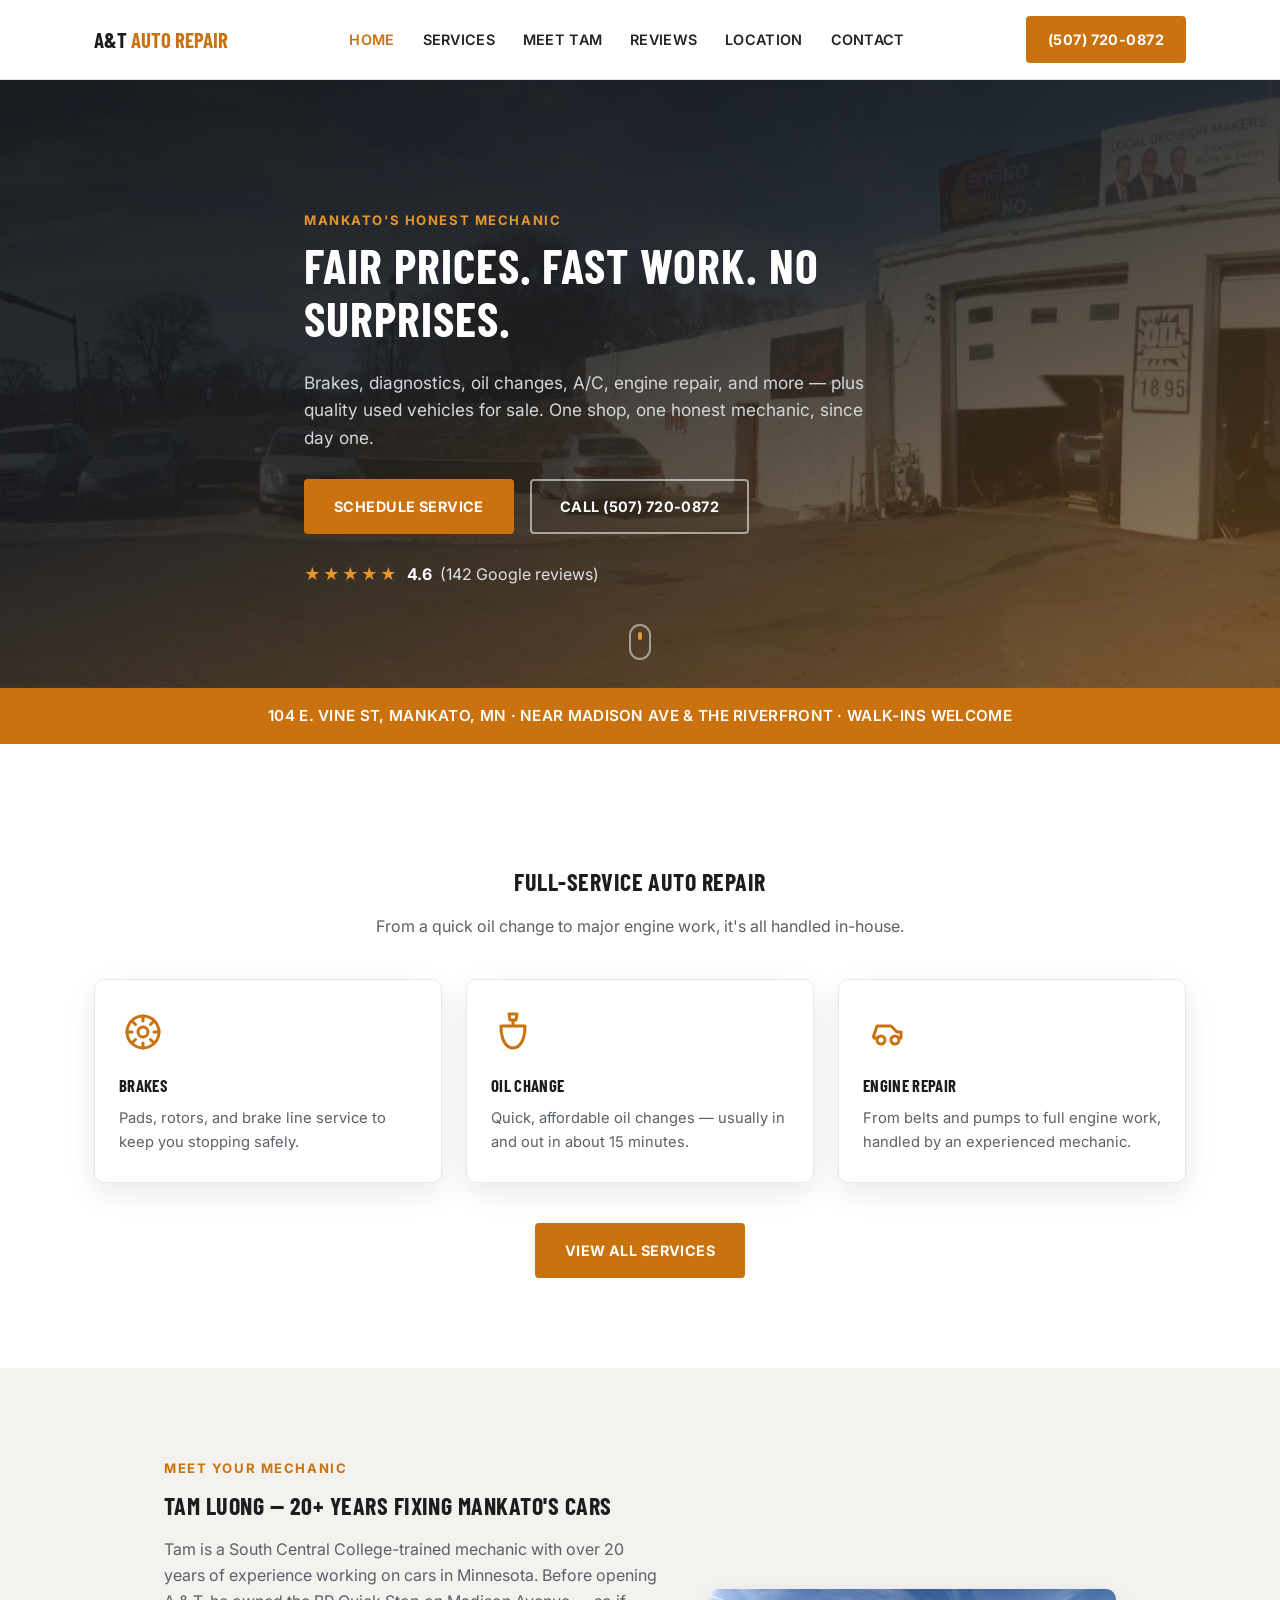
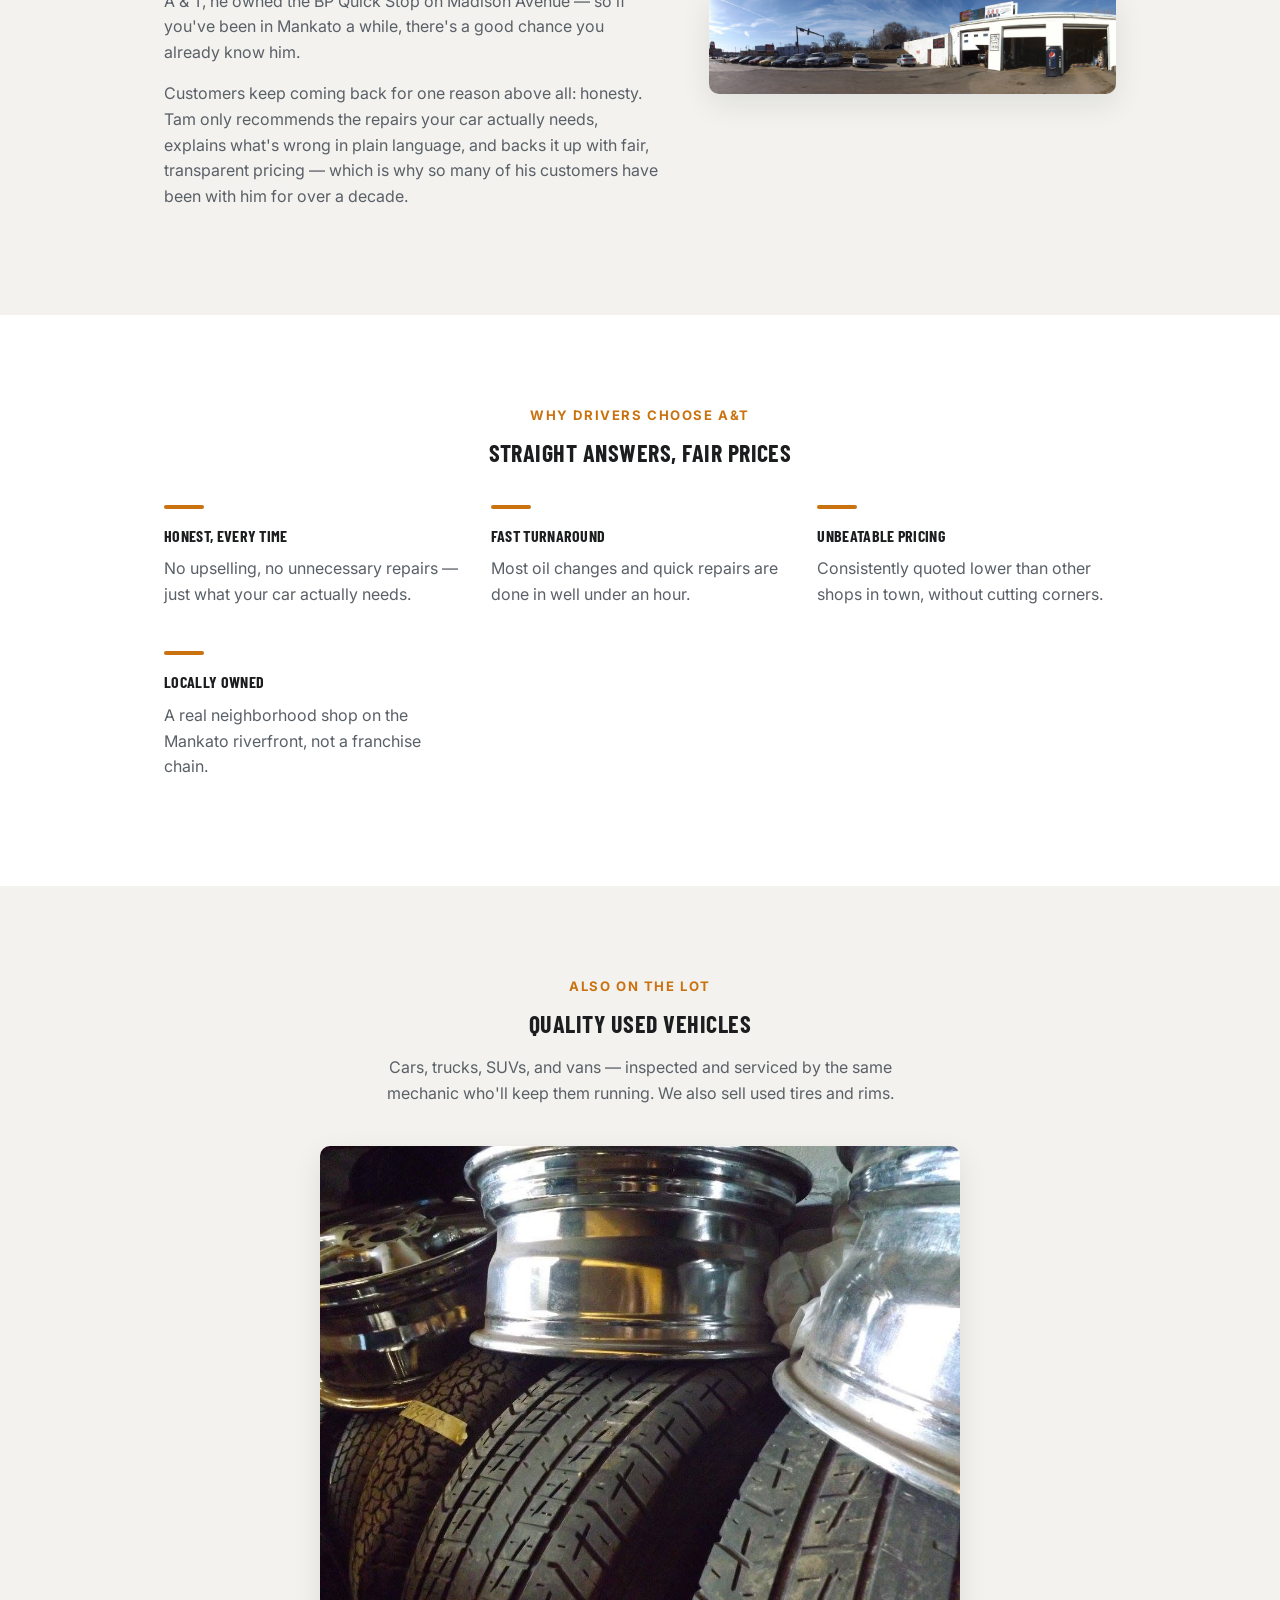
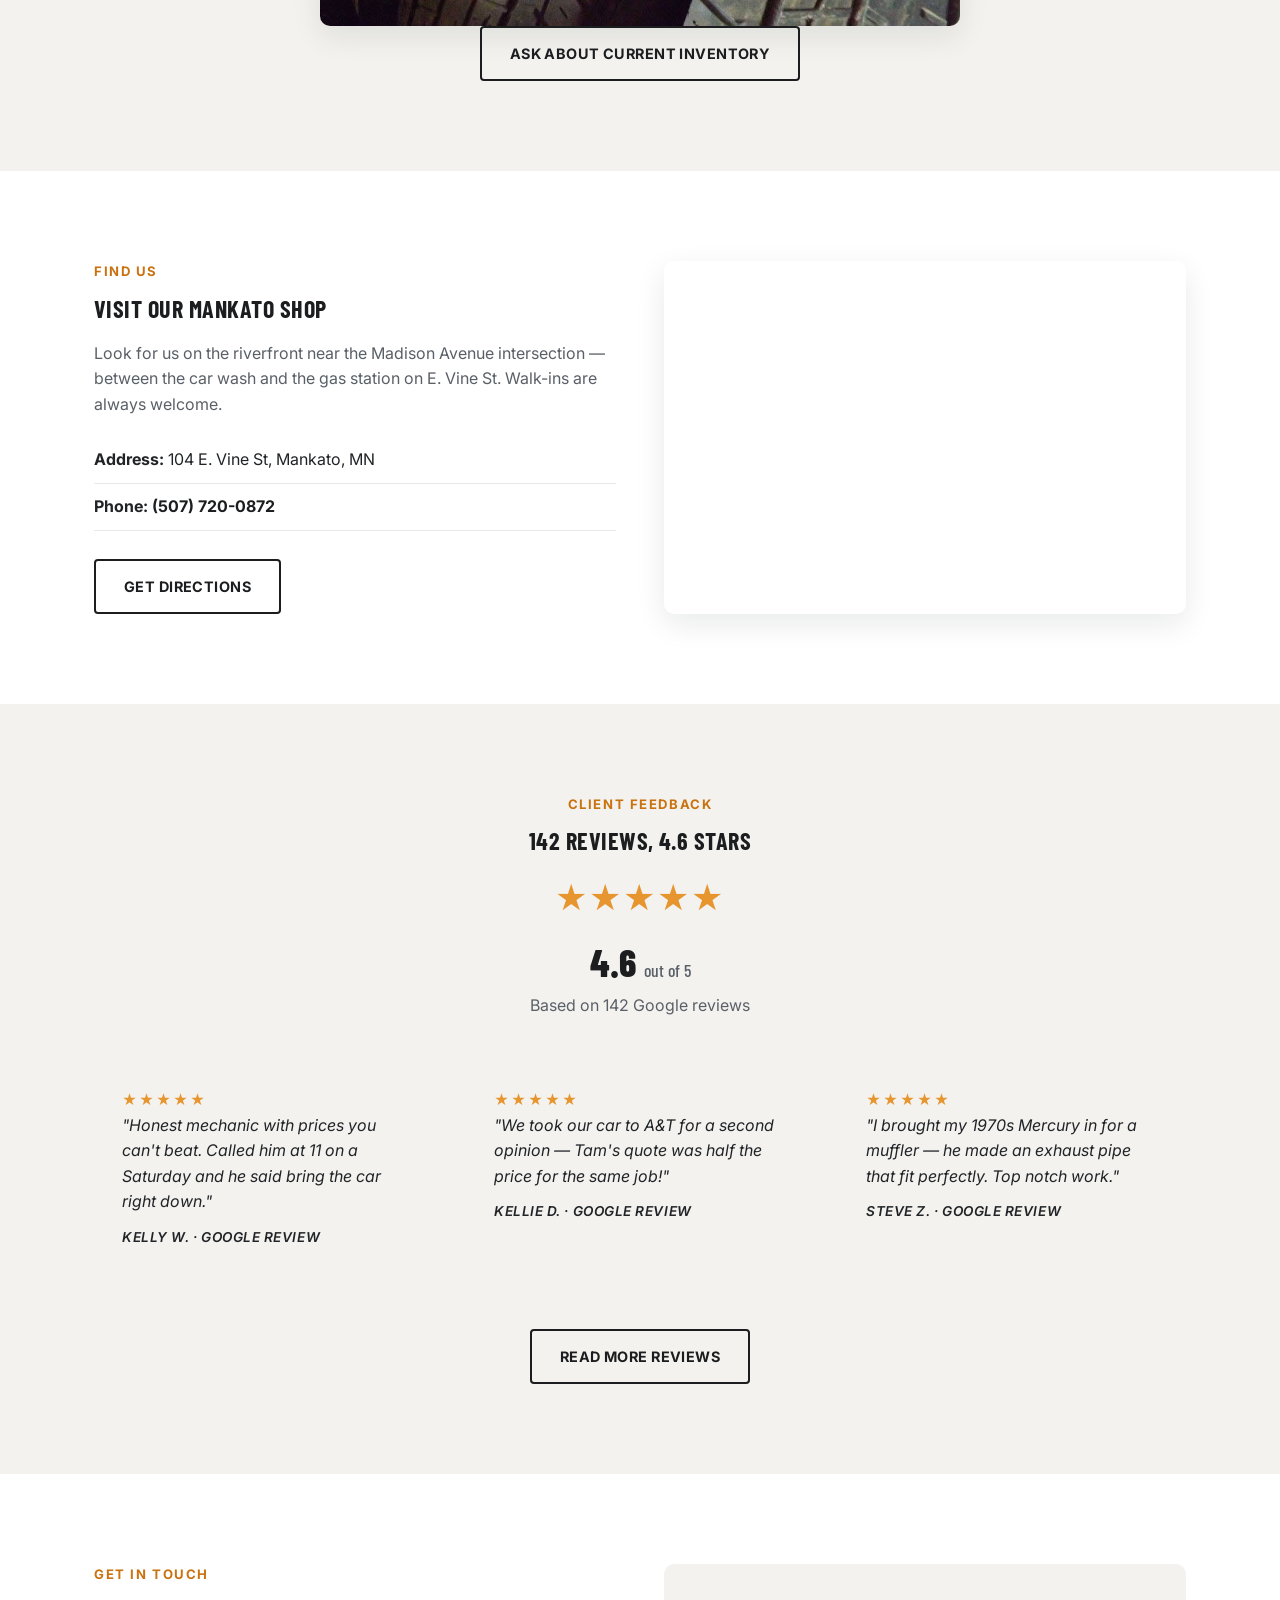
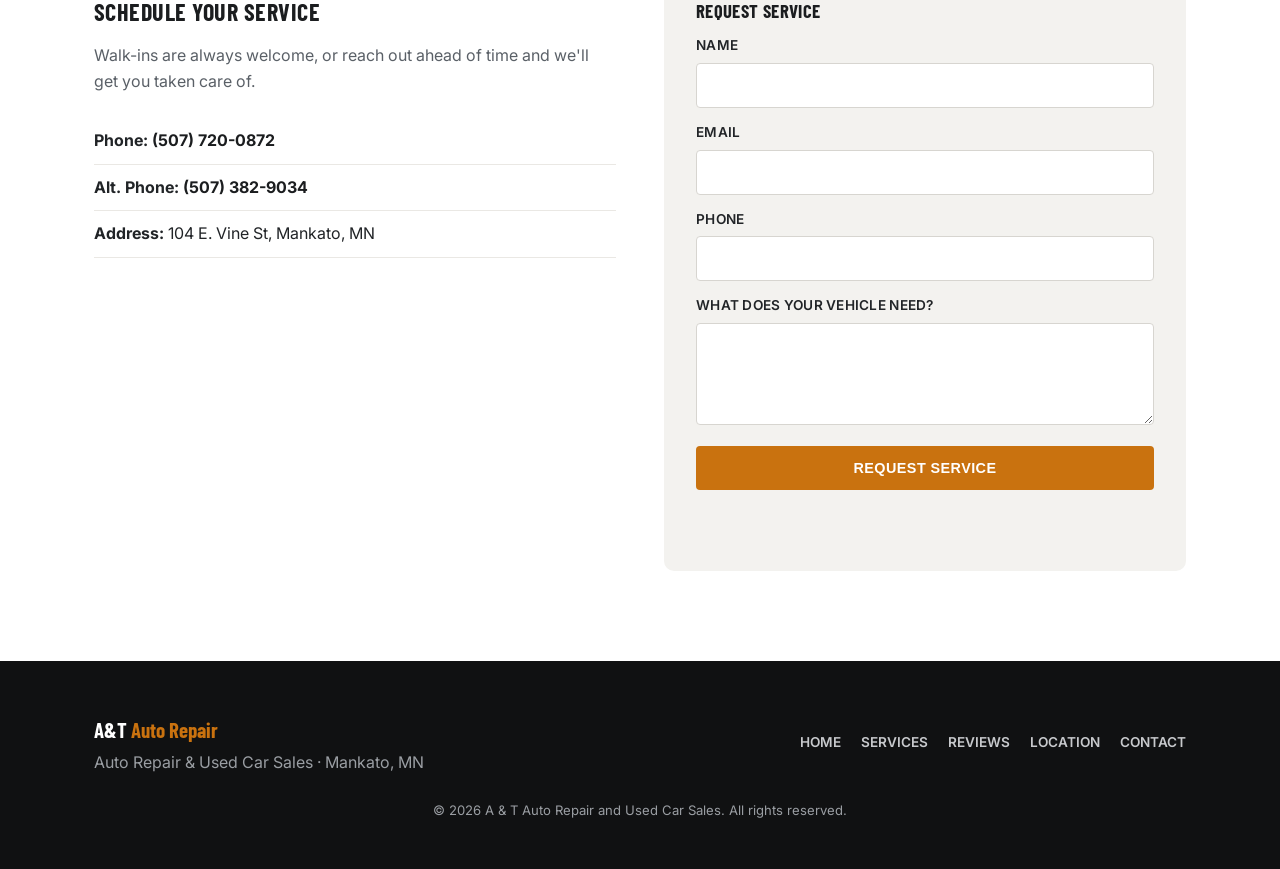
==== commit 6016b614: "Add real shop photos and fix reveal animations on subpages Use actual photos from the shop's Faceboo" ====
--- a/index.html
+++ b/index.html
@@ -99,6 +99,9 @@
       <p>Tam is a South Central College-trained mechanic with over 20 years of experience working on cars in Minnesota. Before opening A &amp; T, he owned the BP Quick Stop on Madison Avenue — so if you've been in Mankato a while, there's a good chance you already know him.</p>
       <p>Customers keep coming back for one reason above all: honesty. Tam only recommends the repairs your car actually needs, explains what's wrong in plain language, and backs it up with fair, transparent pricing — which is why so many of his customers have been with him for over a decade.</p>
     </div>
+    <div class="about-photo reveal">
+      <img src="images/shop-exterior.jpg" alt="A & T Auto Repair shop on E. Vine St in Mankato, MN" loading="lazy">
+    </div>
   </div>
 </section>
 
@@ -133,6 +136,9 @@
       <p class="eyebrow center">Also On the Lot</p>
       <h2 class="center">Quality Used Vehicles</h2>
       <p class="section-sub center">Cars, trucks, SUVs, and vans — inspected and serviced by the same mechanic who'll keep them running. We also sell used tires and rims.</p>
+      <div class="used-cars-photo">
+        <img src="images/tires-rims.jpg" alt="Used tires and rims in stock at A & T Auto Repair" loading="lazy">
+      </div>
       <div class="center">
         <a href="#contact" class="btn btn-outline">Ask About Current Inventory</a>
       </div>
--- a/style.css
+++ b/style.css
@@ -185,8 +185,10 @@
   position: absolute;
   inset: -10% 0 0 0;
   background:
-    linear-gradient(160deg, rgba(16,17,18,0.94) 0%, rgba(27,29,31,0.9) 55%, rgba(201,114,15,0.5) 130%),
-    repeating-linear-gradient(135deg, rgba(255,255,255,0.035) 0px, rgba(255,255,255,0.035) 2px, transparent 2px, transparent 22px);
+    linear-gradient(160deg, rgba(16,17,18,0.93) 0%, rgba(27,29,31,0.88) 45%, rgba(201,114,15,0.55) 130%),
+    url("images/shop-exterior.jpg");
+  background-size: cover;
+  background-position: center 65%;
   will-change: transform;
 }
 .hero-inner { position: relative; z-index: 1; max-width: 720px; }
@@ -270,7 +272,20 @@
 .service-card p { margin: 0; font-size: 0.92rem; }
 
 /* About / Meet Tam */
-.about-inner { max-width: 760px; margin: 0 auto; text-align: center; }
+.about-inner {
+  max-width: 1000px;
+  margin: 0 auto;
+  display: grid;
+  grid-template-columns: 1.1fr 0.9fr;
+  gap: 48px;
+  align-items: center;
+}
+.about-photo {
+  border-radius: var(--radius);
+  overflow: hidden;
+  box-shadow: var(--shadow);
+}
+.about-photo img { width: 100%; height: 100%; object-fit: cover; display: block; }
 
 /* Why */
 .why-inner { max-width: 1000px; margin: 0 auto; }
@@ -293,6 +308,14 @@
 
 /* Used cars */
 .used-cars-inner { max-width: 700px; margin: 0 auto; }
+.used-cars-photo {
+  max-width: 640px;
+  margin: 32px auto 0;
+  border-radius: var(--radius);
+  overflow: hidden;
+  box-shadow: var(--shadow);
+}
+.used-cars-photo img { width: 100%; display: block; }
 
 /* Page hero (sub-pages) */
 .page-hero {
@@ -437,6 +460,7 @@
   .contact-inner { grid-template-columns: 1fr; }
   .location-inner { grid-template-columns: 1fr; }
   .map-frame { min-height: 260px; }
+  .about-inner { grid-template-columns: 1fr; }
   .main-nav {
     position: absolute;
     top: 100%;
